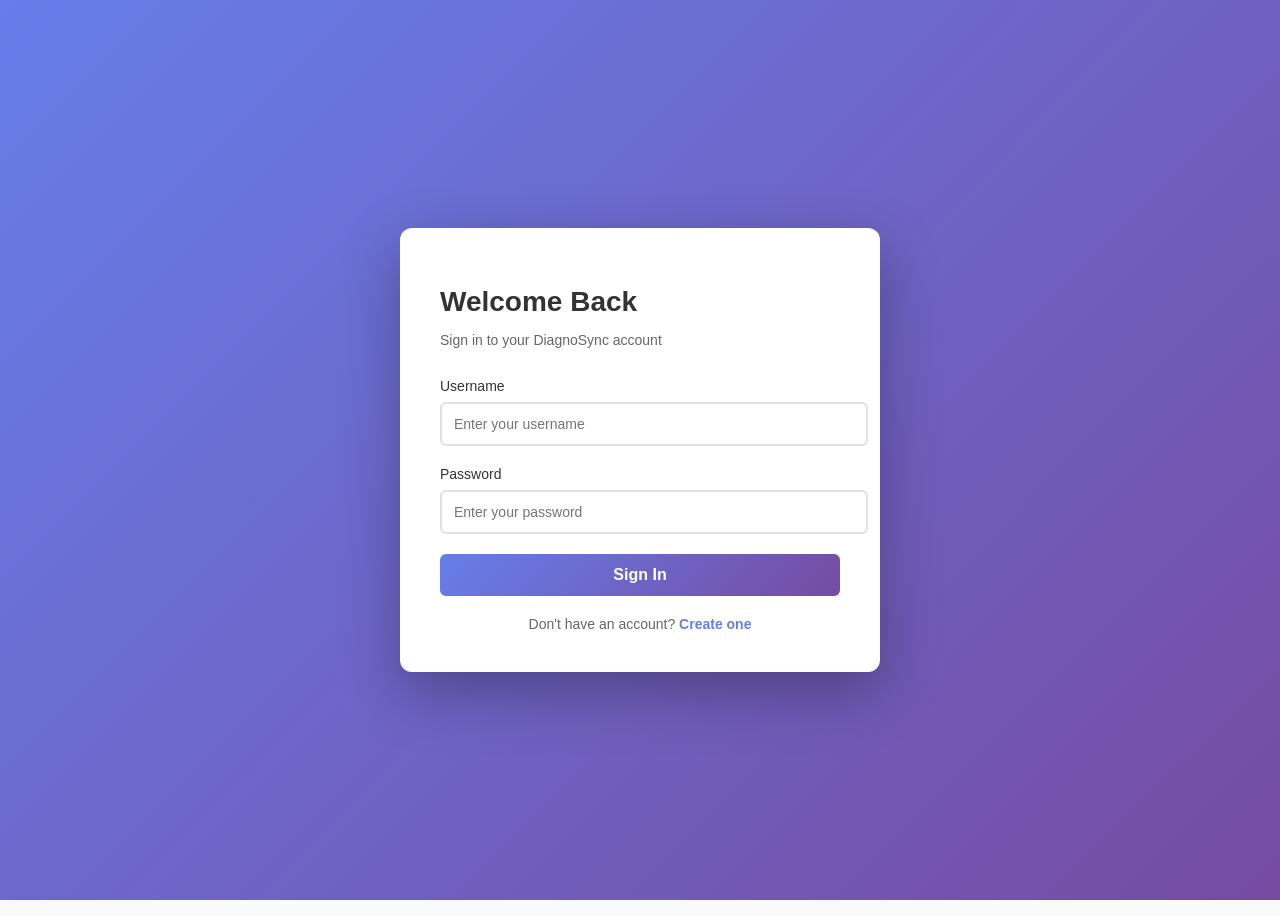
==== frontend/analysis.html @ a1e33a99 "Production deployment prep: Add Render configuration, improve security, enhance UI with DNA logo and" ====
<!DOCTYPE html>
<html lang="en">
<head>
    <meta charset="UTF-8">
    <meta name="viewport" content="width=device-width, initial-scale=1.0">
    <title>Analysis - DiagnoSync</title>
    <link href="https://fonts.googleapis.com/css2?family=Inter:wght@400;500;600;700&display=swap" rel="stylesheet">
    <link rel="stylesheet" href="styles.css">
    <style>
        * {
            margin: 0;
            padding: 0;
            box-sizing: border-box;
        }

        body {
            font-family: 'Inter', sans-serif;
            background: #f5f7fa;
            color: #333;
        }

        .navbar {
            background: white;
            padding: 20px 40px;
            box-shadow: 0 2px 10px rgba(0, 0, 0, 0.1);
            display: flex;
            justify-content: space-between;
            align-items: center;
        }

        .navbar h2 {
            color: #667eea;
            font-size: 24px;
        }

        .navbar a, .navbar button {
            color: #667eea;
            text-decoration: none;
            background: none;
            border: none;
            cursor: pointer;
            font-weight: 600;
            transition: color 0.3s;
        }

        .navbar a:hover, .navbar button:hover {
            color: #764ba2;
        }

        .logout-btn {
            color: #dc3545;
        }

        .logout-btn:hover {
            color: #c82333;
        }

        .container {
            max-width: 900px;
            margin: 40px auto;
            padding: 0 20px;
        }

        .header {
            text-align: center;
            margin-bottom: 40px;
        }

        .header h1 {
            font-size: 32px;
            color: #333;
            margin-bottom: 10px;
        }

        .header p {
            color: #666;
            font-size: 16px;
        }

        .card {
            background: white;
            padding: 40px;
            border-radius: 12px;
            box-shadow: 0 2px 10px rgba(0, 0, 0, 0.1);
            margin-bottom: 30px;
        }

        .form-grid {
            display: grid;
            grid-template-columns: repeat(auto-fit, minmax(200px, 1fr));
            gap: 20px;
            margin-bottom: 30px;
        }

        .form-grid input[type="number"] {
            padding: 12px;
            border: 2px solid #e0e0e0;
            border-radius: 6px;
            font-size: 14px;
            font-family: 'Inter', sans-serif;
            transition: border-color 0.3s;
        }

        .form-grid input[type="number"]:focus {
            outline: none;
            border-color: #667eea;
        }

        .form-grid input[type="number"]::placeholder {
            color: #999;
        }

        .full {
            grid-column: 1 / -1;
        }

        .full h3 {
            color: #333;
            margin-bottom: 15px;
            font-size: 18px;
        }

        .symptoms-grid {
            display: grid;
            grid-template-columns: repeat(auto-fit, minmax(200px, 1fr));
            gap: 15px;
        }

        .symptom-checkbox {
            display: flex;
            align-items: center;
            gap: 8px;
        }

        .symptom-checkbox input[type="checkbox"] {
            width: 18px;
            height: 18px;
            cursor: pointer;
        }

        .symptom-checkbox label {
            cursor: pointer;
            color: #333;
            font-weight: 500;
            margin: 0;
        }

        .button-group {
            display: flex;
            gap: 15px;
            justify-content: center;
            grid-column: 1 / -1;
        }

        button[type="submit"], .home-btn {
            padding: 12px 30px;
            background: linear-gradient(135deg, #667eea 0%, #764ba2 100%);
            color: white;
            border: none;
            border-radius: 6px;
            font-size: 16px;
            font-weight: 600;
            cursor: pointer;
            transition: transform 0.2s, box-shadow 0.2s;
        }

        button[type="submit"]:hover, .home-btn:hover {
            transform: translateY(-2px);
            box-shadow: 0 10px 20px rgba(102, 126, 234, 0.3);
        }

        .home-btn {
            text-decoration: none;
            display: inline-flex;
            align-items: center;
            background: #6c757d;
        }

        .home-btn:hover {
            background: #5a6268;
            box-shadow: 0 10px 20px rgba(90, 98, 104, 0.3);
        }

        #result-container {
            margin-top: 30px;
            padding: 30px;
            background: linear-gradient(135deg, #f5f7fa 0%, #e8eef7 100%);
            border-radius: 12px;
            border-left: 5px solid #667eea;
        }

        #result-container h2 {
            color: #333;
            margin-bottom: 15px;
            font-size: 24px;
        }

        #result-container p {
            color: #666;
            margin-bottom: 15px;
            font-size: 16px;
            line-height: 1.6;
        }

        .risk-high {
            color: #dc3545;
            font-weight: 600;
        }

        .risk-moderate {
            color: #ff9800;
            font-weight: 600;
        }

        .risk-low {
            color: #28a745;
            font-weight: 600;
        }

        .rehabilitation-plan {
            margin-top: 20px;
            padding: 20px;
            background: white;
            border-radius: 8px;
        }

        .rehabilitation-plan h4 {
            color: #333;
            margin-bottom: 15px;
            font-size: 18px;
        }

        .rehabilitation-plan ul {
            list-style: none;
            padding: 0;
        }

        .rehabilitation-plan li {
            padding: 10px;
            margin-bottom: 10px;
            background: #f5f7fa;
            border-left: 4px solid #667eea;
            border-radius: 4px;
            color: #666;
            font-size: 14px;
        }

        .hidden {
            display: none;
        }

        .error-message {
            color: #dc3545;
            font-size: 14px;
            margin-bottom: 20px;
            padding: 15px;
            background: #f8d7da;
            border: 1px solid #f5c6cb;
            border-radius: 6px;
            display: none;
        }

        .loading {
            display: inline-block;
            width: 16px;
            height: 16px;
            border: 2px solid #ffffff;
            border-top: 2px solid transparent;
            border-radius: 50%;
            animation: spin 0.8s linear infinite;
            margin-right: 8px;
        }

        @keyframes spin {
            to { transform: rotate(360deg); }
        }
    </style>
</head>
<body>
    <!-- Navbar -->
    <nav class="navbar">
        <h2>🏥 DiagnoSync</h2>
        <div>
            <a href="home.html">← Back to Home</a>
            <button class="logout-btn" onclick="logout()">Logout</button>
        </div>
    </nav>

    <div class="container">
        <!-- Header -->
        <div class="header">
            <h1>Type-1 Diabetes Risk Analysis</h1>
            <p>Comprehensive health assessment using advanced machine learning</p>
        </div>

        <!-- Error Message -->
        <div id="error-message" class="error-message"></div>

        <!-- Form Section -->
        <div class="card">
            <form id="prediction-form" class="form-grid">
                <!-- Input Fields -->
                <input type="number" id="Age" placeholder="Age (Years)" required min="0" max="150">
                <input type="number" id="BMI" placeholder="BMI (kg/m²)" required min="10" max="60" step="0.1">

                <input type="number" id="Fasting_Glucose" placeholder="Fasting Glucose (mg/dL)" required min="50" max="400">
                <input type="number" id="Random_Glucose" placeholder="Random Glucose (mg/dL)" required min="50" max="400">

                <input type="number" id="HbA1c" placeholder="HbA1c (%)" required min="3" max="15" step="0.1">

                <!-- Symptoms -->
                <div class="full">
                    <h3>Select Your Symptoms</h3>
                    <div class="symptoms-grid">
                        <div class="symptom-checkbox">
                            <input type="checkbox" id="Ketone" name="Ketone">
                            <label for="Ketone">Ketone Presence</label>
                        </div>
                        <div class="symptom-checkbox">
                            <input type="checkbox" id="Polyuria" name="Polyuria">
                            <label for="Polyuria">Frequent Urination</label>
                        </div>
                        <div class="symptom-checkbox">
                            <input type="checkbox" id="Polydipsia" name="Polydipsia">
                            <label for="Polydipsia">Excessive Thirst</label>
                        </div>
                        <div class="symptom-checkbox">
                            <input type="checkbox" id="Weight_Loss" name="Weight_Loss">
                            <label for="Weight_Loss">Weight Loss</label>
                        </div>
                        <div class="symptom-checkbox">
                            <input type="checkbox" id="Fatigue" name="Fatigue">
                            <label for="Fatigue">Fatigue</label>
                        </div>
                        <div class="symptom-checkbox">
                            <input type="checkbox" id="Blurred_Vision" name="Blurred_Vision">
                            <label for="Blurred_Vision">Blurred Vision</label>
                        </div>
                    </div>
                </div>

                <!-- Buttons -->
                <div class="button-group">
                    <button type="submit" id="submit-btn">🔬 Analyze Risk</button>
                </div>
            </form>

            <!-- Result -->
            <div id="result-container" class="hidden">
                <h2 id="result-status"></h2>
                <p><strong>Risk Assessment:</strong> <span id="risk-percentage"></span></p>
                <p><strong>Risk Level:</strong> <span id="risk-level"></span></p>
                <p id="recommendation"></p>

                <div class="rehabilitation-plan">
                    <h4>📋 Recommended Action Plan</h4>
                    <ul id="rehab-plan"></ul>
                </div>

                <div class="button-group" style="margin-top: 20px;">
                    <button type="button" id="reset-btn" class="home-btn" style="background: linear-gradient(135deg, #667eea 0%, #764ba2 100%);">
                        ↻ New Analysis
                    </button>
                    <a href="home.html" class="home-btn">← Back to Home</a>
                </div>
            </div>
        </div>

        <!-- Info Section -->
        <div class="card">
            <h3>About This Assessment</h3>
            <p>This tool uses machine learning to assess Type-1 Diabetes risk based on clinical indicators and symptoms. The assessment is based on:</p>
            <ul style="margin-left: 20px; color: #666; line-height: 1.8;">
                <li><strong>Clinical Indicators:</strong> Age, BMI, glucose levels, HbA1c</li>
                <li><strong>Symptoms:</strong> Physical manifestations of metabolic changes</li>
                <li><strong>Data Source:</strong> ICMR clinical datasets and research</li>
                <li><strong>Accuracy:</strong> Machine learning model trained on thousands of cases</li>
            </ul>
            <p style="margin-top: 20px; color: #dc3545; font-weight: 600;">
                ⚠️ Disclaimer: This is not a medical diagnosis. Please consult a qualified healthcare provider for professional medical advice and diagnosis.
            </p>
        </div>
    </div>

    <script>
        // Check authentication
        function checkAuth() {
            const token = localStorage.getItem("authToken");
            if (!token) {
                window.location.href = "login.html";
                return false;
            }
            return token;
        }

        // Logout function
        function logout() {
            if (confirm("Are you sure you want to logout?")) {
                localStorage.removeItem("authToken");
                localStorage.removeItem("userId");
                localStorage.removeItem("username");
                localStorage.removeItem("fullName");
                window.location.href = "login.html";
            }
        }

        // Handle form submission
        document.getElementById("prediction-form").addEventListener("submit", async (e) => {
            e.preventDefault();

            const token = checkAuth();
            if (!token) return;

            const errorDiv = document.getElementById("error-message");
            errorDiv.style.display = "none";

            const data = {
                Age: parseFloat(document.getElementById("Age").value),
                BMI: parseFloat(document.getElementById("BMI").value),
                Fasting_Glucose: parseFloat(document.getElementById("Fasting_Glucose").value),
                Random_Glucose: parseFloat(document.getElementById("Random_Glucose").value),
                HbA1c: parseFloat(document.getElementById("HbA1c").value),
                Ketone: document.getElementById("Ketone").checked ? 1 : 0,
                Polyuria: document.getElementById("Polyuria").checked ? 1 : 0,
                Polydipsia: document.getElementById("Polydipsia").checked ? 1 : 0,
                Weight_Loss: document.getElementById("Weight_Loss").checked ? 1 : 0,
                Fatigue: document.getElementById("Fatigue").checked ? 1 : 0,
                Blurred_Vision: document.getElementById("Blurred_Vision").checked ? 1 : 0
            };

            const button = document.getElementById("submit-btn");
            const originalText = button.textContent;
            button.disabled = true;
            button.innerHTML = '<span class="loading"></span>Analyzing...';

            try {
                const response = await fetch("/api/predict", {
                    method: "POST",
                    headers: {
                        "Content-Type": "application/json",
                        "Authorization": `Bearer ${token}`
                    },
                    body: JSON.stringify(data)
                });

                const result = await response.json();

                if (!response.ok) {
                    throw new Error(result.detail || "Analysis failed");
                }

                // Display results
                document.getElementById("result-container").classList.remove("hidden");
                document.getElementById("result-status").innerText = result.message;
                document.getElementById("risk-percentage").innerHTML = 
                    `<span class="risk-${result.risk_level.toLowerCase()}">${(result.risk_probability * 100).toFixed(1)}%</span>`;
                document.getElementById("risk-level").innerHTML = 
                    `<span class="risk-${result.risk_level.toLowerCase()}">${result.risk_level}</span>`;
                document.getElementById("recommendation").innerText = result.recommendation || "";

                // Display rehabilitation plan
                const rehabList = document.getElementById("rehab-plan");
                rehabList.innerHTML = "";
                if (result.rehabilitation_plan && Array.isArray(result.rehabilitation_plan)) {
                    result.rehabilitation_plan.forEach(item => {
                        const li = document.createElement("li");
                        li.textContent = item;
                        rehabList.appendChild(li);
                    });
                }

                // Scroll to results
                document.getElementById("result-container").scrollIntoView({ behavior: "smooth" });

            } catch (err) {
                errorDiv.textContent = err.message || "Error during analysis. Please try again.";
                errorDiv.style.display = "block";
            } finally {
                button.disabled = false;
                button.textContent = originalText;
            }
        });

        // Reset button
        document.getElementById("reset-btn").addEventListener("click", () => {
            document.getElementById("prediction-form").reset();
            document.getElementById("result-container").classList.add("hidden");
            document.getElementById("prediction-form").scrollIntoView({ behavior: "smooth" });
        });

        // Check auth on page load
        window.addEventListener("load", checkAuth);
    </script>
</body>
</html>
---- frontend/styles.css ----
body {
    font-family: 'Inter', sans-serif;
    background: #f8fafc;
    margin: 0;
    color: #1e293b;
}

/* Top Bar */
.top-bar {
    background: #003366;
    color: white;
    text-align: center;
    padding: 8px;
    font-size: 14px;
}

/* Navbar */
.navbar {
    background: white;
    padding: 15px;
    text-align: center;
    border-bottom: 1px solid #ddd;
    font-weight: 600;
}

/* Layout */
.container {
    max-width: 900px;
    margin: auto;
    padding: 20px;
}

/* Header */
.header {
    text-align: center;
    margin-bottom: 20px;
}

/* Cards */
.card {
    background: white;
    padding: 20px;
    border-radius: 10px;
    margin-bottom: 20px;
    border: 1px solid #e2e8f0;
}

/* Form */
.form-grid {
    display: grid;
    grid-template-columns: 1fr 1fr;
    gap: 10px;
}

.form-grid input {
    padding: 10px;
    border: 1px solid #ccc;
    border-radius: 6px;
}

/* Full width */
.full {
    grid-column: span 2;
}

/* Button */
button {
    grid-column: span 2;
    padding: 12px;
    background: #003366;
    color: white;
    border: none;
    border-radius: 6px;
    cursor: pointer;
}

button:hover {
    background: #0059b3;
}

/* Result */
.hidden {
    display: none;
}

.warning {
    color: red;
    font-weight: 500;
}
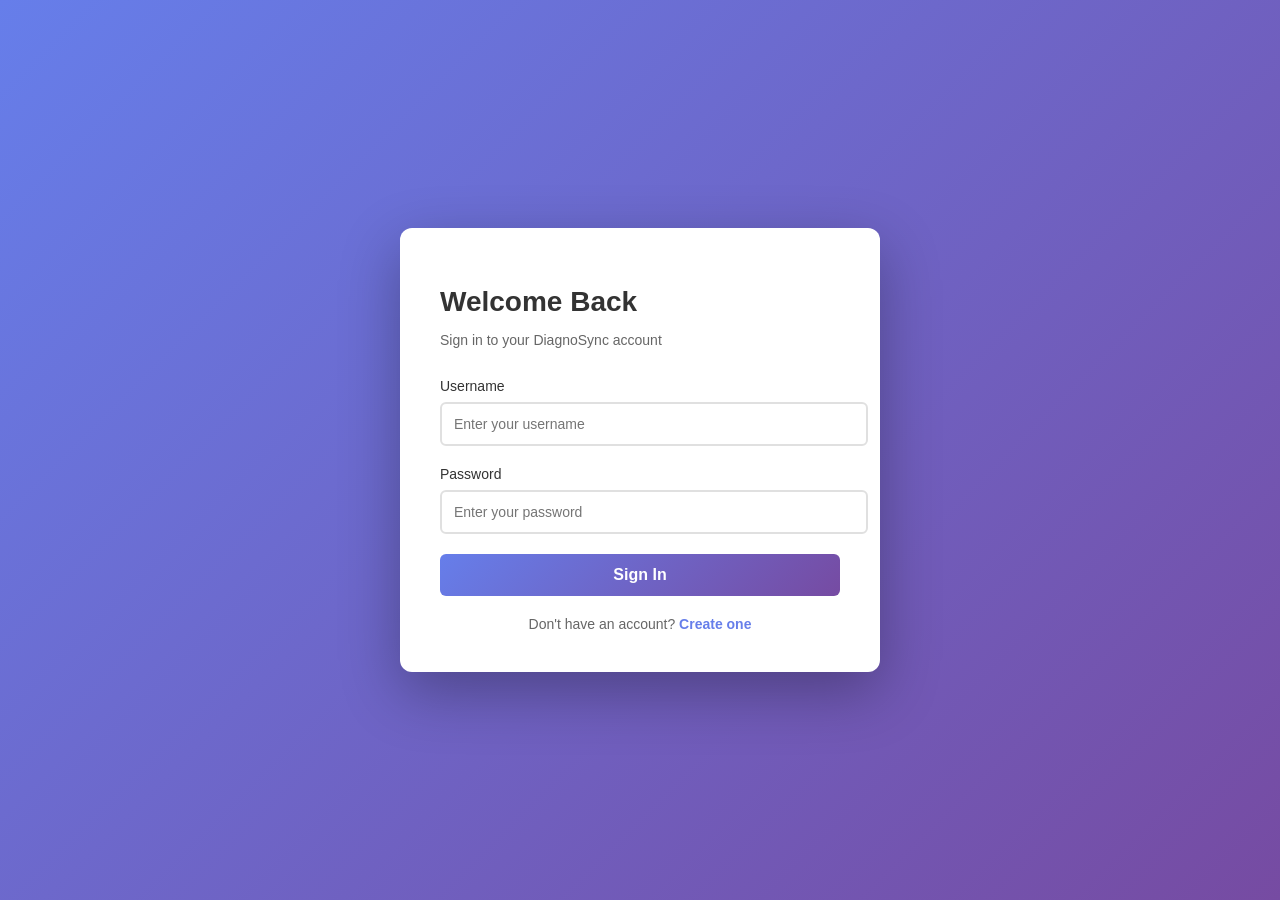
==== commit 6c570a5c: "Enhance: Add modern form styling and smooth animations to analysis page" ====
--- a/frontend/analysis.html
+++ b/frontend/analysis.html
@@ -15,22 +15,64 @@
 
         body {
             font-family: 'Inter', sans-serif;
-            background: #f5f7fa;
+            background: linear-gradient(135deg, #f5f7fa 0%, #e8eef7 100%);
             color: #333;
+        }
+
+        @keyframes slideDown {
+            from {
+                opacity: 0;
+                transform: translateY(-20px);
+            }
+            to {
+                opacity: 1;
+                transform: translateY(0);
+            }
+        }
+
+        @keyframes fadeIn {
+            from {
+                opacity: 0;
+            }
+            to {
+                opacity: 1;
+            }
+        }
+
+        @keyframes slideUp {
+            from {
+                opacity: 0;
+                transform: translateY(20px);
+            }
+            to {
+                opacity: 1;
+                transform: translateY(0);
+            }
+        }
+
+        @keyframes pulse {
+            0%, 100% {
+                box-shadow: 0 0 0 0 rgba(102, 126, 234, 0.7);
+            }
+            50% {
+                box-shadow: 0 0 0 10px rgba(102, 126, 234, 0);
+            }
         }
 
         .navbar {
             background: white;
             padding: 20px 40px;
-            box-shadow: 0 2px 10px rgba(0, 0, 0, 0.1);
+            box-shadow: 0 4px 15px rgba(0, 0, 0, 0.08);
             display: flex;
             justify-content: space-between;
             align-items: center;
+            animation: slideDown 0.5s ease-out;
         }
 
         .navbar h2 {
             color: #667eea;
             font-size: 24px;
+            font-weight: 700;
         }
 
         .navbar a, .navbar button {
@@ -40,36 +82,42 @@
             border: none;
             cursor: pointer;
             font-weight: 600;
-            transition: color 0.3s;
+            transition: all 0.3s ease;
         }
 
         .navbar a:hover, .navbar button:hover {
             color: #764ba2;
+            transform: translateY(-2px);
         }
 
         .logout-btn {
             color: #dc3545;
+            transition: all 0.3s ease;
         }
 
         .logout-btn:hover {
             color: #c82333;
+            transform: translateY(-2px);
         }
 
         .container {
-            max-width: 900px;
+            max-width: 1000px;
             margin: 40px auto;
             padding: 0 20px;
+            animation: fadeIn 0.6s ease-out;
         }
 
         .header {
             text-align: center;
             margin-bottom: 40px;
+            animation: slideUp 0.6s ease-out;
         }
 
         .header h1 {
-            font-size: 32px;
-            color: #333;
+            font-size: 36px;
+            color: #1a202c;
             margin-bottom: 10px;
+            font-weight: 700;
         }
 
         .header p {
@@ -80,34 +128,60 @@
         .card {
             background: white;
             padding: 40px;
-            border-radius: 12px;
-            box-shadow: 0 2px 10px rgba(0, 0, 0, 0.1);
+            border-radius: 15px;
+            box-shadow: 0 8px 25px rgba(0, 0, 0, 0.08);
             margin-bottom: 30px;
+            animation: slideUp 0.7s ease-out;
         }
 
         .form-grid {
             display: grid;
-            grid-template-columns: repeat(auto-fit, minmax(200px, 1fr));
-            gap: 20px;
+            grid-template-columns: repeat(auto-fit, minmax(220px, 1fr));
+            gap: 25px;
             margin-bottom: 30px;
         }
 
+        .form-group {
+            display: flex;
+            flex-direction: column;
+            animation: slideUp 0.8s ease-out;
+        }
+
+        .form-group label {
+            font-weight: 600;
+            color: #333;
+            margin-bottom: 8px;
+            font-size: 13px;
+            text-transform: uppercase;
+            letter-spacing: 0.5px;
+            color: #667eea;
+        }
+
         .form-grid input[type="number"] {
-            padding: 12px;
-            border: 2px solid #e0e0e0;
-            border-radius: 6px;
+            padding: 14px 16px;
+            border: 2px solid #e2e8f0;
+            border-radius: 8px;
             font-size: 14px;
             font-family: 'Inter', sans-serif;
-            transition: border-color 0.3s;
+            transition: all 0.3s cubic-bezier(0.4, 0, 0.2, 1);
+            background: #f9fafb;
+        }
+
+        .form-grid input[type="number"]:hover {
+            border-color: #cbd5e1;
+            background: white;
         }
 
         .form-grid input[type="number"]:focus {
             outline: none;
             border-color: #667eea;
+            background: white;
+            box-shadow: 0 0 0 3px rgba(102, 126, 234, 0.1);
+            transform: translateY(-2px);
         }
 
         .form-grid input[type="number"]::placeholder {
-            color: #999;
+            color: #a0aec0;
         }
 
         .full {
@@ -115,27 +189,48 @@
         }
 
         .full h3 {
-            color: #333;
-            margin-bottom: 15px;
+            color: #1a202c;
+            margin-bottom: 20px;
             font-size: 18px;
+            font-weight: 700;
+            display: flex;
+            align-items: center;
+            gap: 8px;
         }
 
         .symptoms-grid {
             display: grid;
             grid-template-columns: repeat(auto-fit, minmax(200px, 1fr));
             gap: 15px;
+            padding: 15px;
+            background: #f9fafb;
+            border-radius: 10px;
         }
 
         .symptom-checkbox {
             display: flex;
             align-items: center;
-            gap: 8px;
+            gap: 12px;
+            padding: 10px;
+            border-radius: 8px;
+            transition: all 0.3s ease;
+            cursor: pointer;
+        }
+
+        .symptom-checkbox:hover {
+            background: #f0f4ff;
         }
 
         .symptom-checkbox input[type="checkbox"] {
-            width: 18px;
-            height: 18px;
+            width: 20px;
+            height: 20px;
             cursor: pointer;
+            accent-color: #667eea;
+            transition: transform 0.2s ease;
+        }
+
+        .symptom-checkbox input[type="checkbox"]:hover {
+            transform: scale(1.1);
         }
 
         .symptom-checkbox label {
@@ -143,6 +238,11 @@
             color: #333;
             font-weight: 500;
             margin: 0;
+            transition: color 0.3s ease;
+        }
+
+        .symptom-checkbox:hover label {
+            color: #667eea;
         }
 
         .button-group {
@@ -150,23 +250,37 @@
             gap: 15px;
             justify-content: center;
             grid-column: 1 / -1;
+            margin-top: 15px;
         }
 
         button[type="submit"], .home-btn {
-            padding: 12px 30px;
+            padding: 14px 40px;
             background: linear-gradient(135deg, #667eea 0%, #764ba2 100%);
             color: white;
             border: none;
-            border-radius: 6px;
+            border-radius: 8px;
             font-size: 16px;
             font-weight: 600;
             cursor: pointer;
-            transition: transform 0.2s, box-shadow 0.2s;
+            transition: all 0.3s cubic-bezier(0.4, 0, 0.2, 1);
+            position: relative;
+            overflow: hidden;
+            letter-spacing: 0.5px;
         }
 
         button[type="submit"]:hover, .home-btn:hover {
-            transform: translateY(-2px);
-            box-shadow: 0 10px 20px rgba(102, 126, 234, 0.3);
+            transform: translateY(-3px);
+            box-shadow: 0 15px 35px rgba(102, 126, 234, 0.35);
+        }
+
+        button[type="submit"]:active, .home-btn:active {
+            transform: translateY(-1px);
+        }
+
+        button[type="submit"]:disabled {
+            opacity: 0.6;
+            cursor: not-allowed;
+            transform: none;
         }
 
         .home-btn {
@@ -178,56 +292,69 @@
 
         .home-btn:hover {
             background: #5a6268;
-            box-shadow: 0 10px 20px rgba(90, 98, 104, 0.3);
+            box-shadow: 0 15px 35px rgba(90, 98, 104, 0.35);
         }
 
         #result-container {
             margin-top: 30px;
             padding: 30px;
             background: linear-gradient(135deg, #f5f7fa 0%, #e8eef7 100%);
-            border-radius: 12px;
-            border-left: 5px solid #667eea;
+            border-radius: 15px;
+            border-left: 6px solid #667eea;
+            animation: slideUp 0.6s ease-out;
+            box-shadow: 0 8px 25px rgba(102, 126, 234, 0.1);
         }
 
         #result-container h2 {
-            color: #333;
+            color: #1a202c;
             margin-bottom: 15px;
-            font-size: 24px;
+            font-size: 28px;
+            font-weight: 700;
         }
 
         #result-container p {
-            color: #666;
+            color: #555;
             margin-bottom: 15px;
             font-size: 16px;
-            line-height: 1.6;
+            line-height: 1.8;
+        }
+
+        .risk-percentage {
+            font-size: 48px;
+            font-weight: 700;
+            margin: 20px 0;
+            animation: pulse 2s infinite;
         }
 
         .risk-high {
             color: #dc3545;
-            font-weight: 600;
+            font-weight: 700;
         }
 
         .risk-moderate {
             color: #ff9800;
-            font-weight: 600;
+            font-weight: 700;
         }
 
         .risk-low {
             color: #28a745;
-            font-weight: 600;
+            font-weight: 700;
         }
 
         .rehabilitation-plan {
-            margin-top: 20px;
-            padding: 20px;
+            margin-top: 25px;
+            padding: 25px;
             background: white;
-            border-radius: 8px;
+            border-radius: 12px;
+            border-top: 3px solid #667eea;
+            animation: slideUp 0.8s ease-out;
         }
 
         .rehabilitation-plan h4 {
-            color: #333;
+            color: #1a202c;
             margin-bottom: 15px;
-            font-size: 18px;
+            font-size: 20px;
+            font-weight: 700;
         }
 
         .rehabilitation-plan ul {
@@ -236,36 +363,48 @@
         }
 
         .rehabilitation-plan li {
-            padding: 10px;
+            padding: 12px 15px;
             margin-bottom: 10px;
-            background: #f5f7fa;
+            background: linear-gradient(135deg, #f9fafb 0%, #e8eef7 100%);
             border-left: 4px solid #667eea;
-            border-radius: 4px;
-            color: #666;
+            border-radius: 6px;
+            color: #555;
             font-size: 14px;
+            transition: all 0.3s ease;
+            animation: slideUp 0.9s ease-out;
+        }
+
+        .rehabilitation-plan li:hover {
+            transform: translateX(5px);
+            box-shadow: 0 4px 12px rgba(102, 126, 234, 0.1);
         }
 
         .hidden {
-            display: none;
+            display: none !important;
         }
 
         .error-message {
             color: #dc3545;
             font-size: 14px;
             margin-bottom: 20px;
-            padding: 15px;
+            padding: 15px 20px;
             background: #f8d7da;
-            border: 1px solid #f5c6cb;
-            border-radius: 6px;
+            border: 2px solid #f5c6cb;
+            border-radius: 8px;
             display: none;
+            animation: slideDown 0.4s ease-out;
+        }
+
+        .error-message.show {
+            display: block;
         }
 
         .loading {
             display: inline-block;
-            width: 16px;
-            height: 16px;
-            border: 2px solid #ffffff;
-            border-top: 2px solid transparent;
+            width: 18px;
+            height: 18px;
+            border: 3px solid #667eea;
+            border-top: 3px solid transparent;
             border-radius: 50%;
             animation: spin 0.8s linear infinite;
             margin-right: 8px;
@@ -300,13 +439,28 @@
         <div class="card">
             <form id="prediction-form" class="form-grid">
                 <!-- Input Fields -->
-                <input type="number" id="Age" placeholder="Age (Years)" required min="0" max="150">
-                <input type="number" id="BMI" placeholder="BMI (kg/m²)" required min="10" max="60" step="0.1">
-
-                <input type="number" id="Fasting_Glucose" placeholder="Fasting Glucose (mg/dL)" required min="50" max="400">
-                <input type="number" id="Random_Glucose" placeholder="Random Glucose (mg/dL)" required min="50" max="400">
-
-                <input type="number" id="HbA1c" placeholder="HbA1c (%)" required min="3" max="15" step="0.1">
+                <div class="form-group">
+                    <label for="Age">Age</label>
+                    <input type="number" id="Age" placeholder="Enter your age (years)" required min="0" max="150">
+                </div>
+                <div class="form-group">
+                    <label for="BMI">BMI</label>
+                    <input type="number" id="BMI" placeholder="Body Mass Index (kg/m²)" required min="10" max="60" step="0.1">
+                </div>
+
+                <div class="form-group">
+                    <label for="Fasting_Glucose">Fasting Glucose</label>
+                    <input type="number" id="Fasting_Glucose" placeholder="mg/dL" required min="50" max="400">
+                </div>
+                <div class="form-group">
+                    <label for="Random_Glucose">Random Glucose</label>
+                    <input type="number" id="Random_Glucose" placeholder="mg/dL" required min="50" max="400">
+                </div>
+
+                <div class="form-group">
+                    <label for="HbA1c">HbA1c Level</label>
+                    <input type="number" id="HbA1c" placeholder="Percentage (%)" required min="3" max="15" step="0.1">
+                </div>
 
                 <!-- Symptoms -->
                 <div class="full">
@@ -347,9 +501,9 @@
 
             <!-- Result -->
             <div id="result-container" class="hidden">
-                <h2 id="result-status"></h2>
-                <p><strong>Risk Assessment:</strong> <span id="risk-percentage"></span></p>
-                <p><strong>Risk Level:</strong> <span id="risk-level"></span></p>
+                <h2 id="result-status">📊 Risk Assessment Results</h2>
+                <div class="risk-percentage" id="risk-percentage-display"></div>
+                <p><strong>Risk Classification:</strong> <span id="risk-level"></span></p>
                 <p id="recommendation"></p>
 
                 <div class="rehabilitation-plan">
@@ -451,11 +605,17 @@
 
                 // Display results
                 document.getElementById("result-container").classList.remove("hidden");
-                document.getElementById("result-status").innerText = result.message;
-                document.getElementById("risk-percentage").innerHTML = 
-                    `<span class="risk-${result.risk_level.toLowerCase()}">${(result.risk_probability * 100).toFixed(1)}%</span>`;
+                document.getElementById("result-status").innerText = "📊 Risk Assessment Results";
+                
+                const riskPercentage = (result.risk_probability * 100).toFixed(1);
+                const riskClass = `risk-${result.risk_level.toLowerCase()}`;
+                
+                document.getElementById("risk-percentage-display").innerHTML = 
+                    `<span class="${riskClass}">${riskPercentage}%</span>`;
+                
                 document.getElementById("risk-level").innerHTML = 
-                    `<span class="risk-${result.risk_level.toLowerCase()}">${result.risk_level}</span>`;
+                    `<span class="${riskClass}"><strong>${result.risk_level}</strong></span>`;
+                
                 document.getElementById("recommendation").innerText = result.recommendation || "";
 
                 // Display rehabilitation plan
